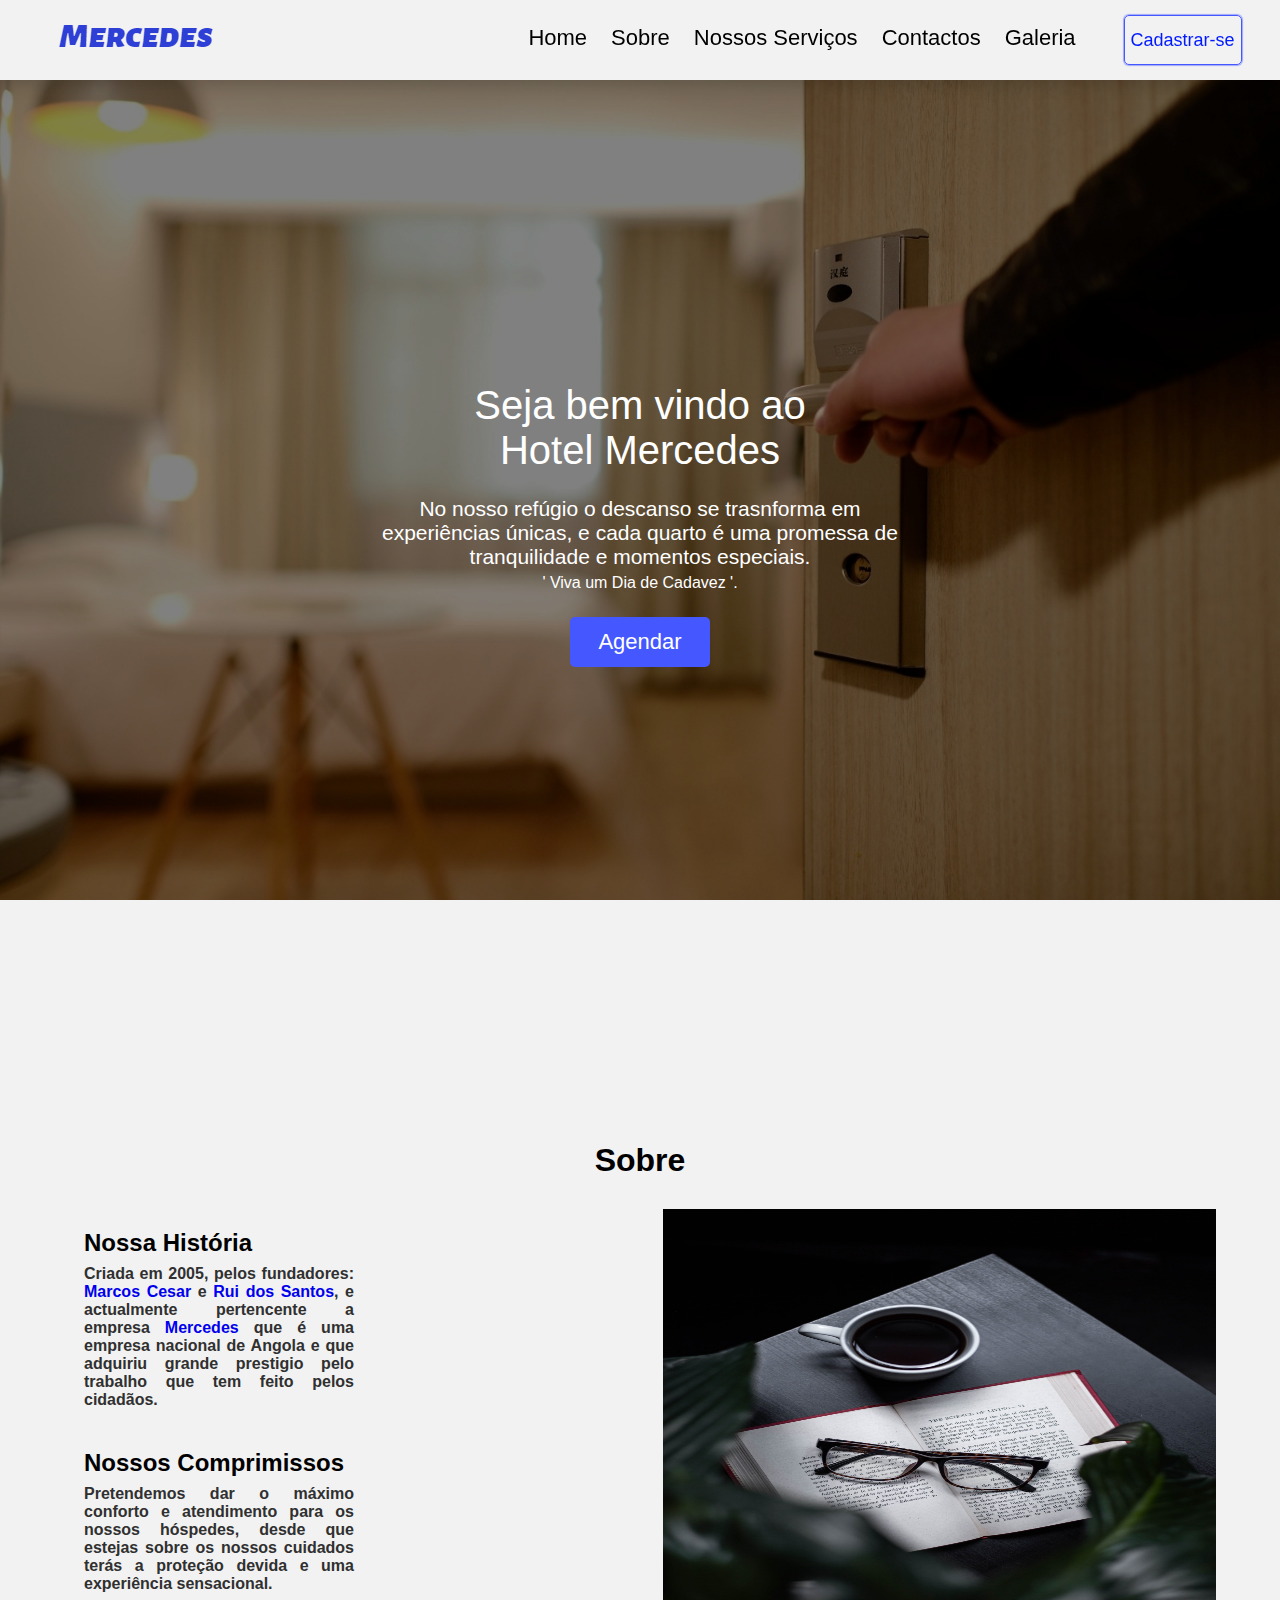
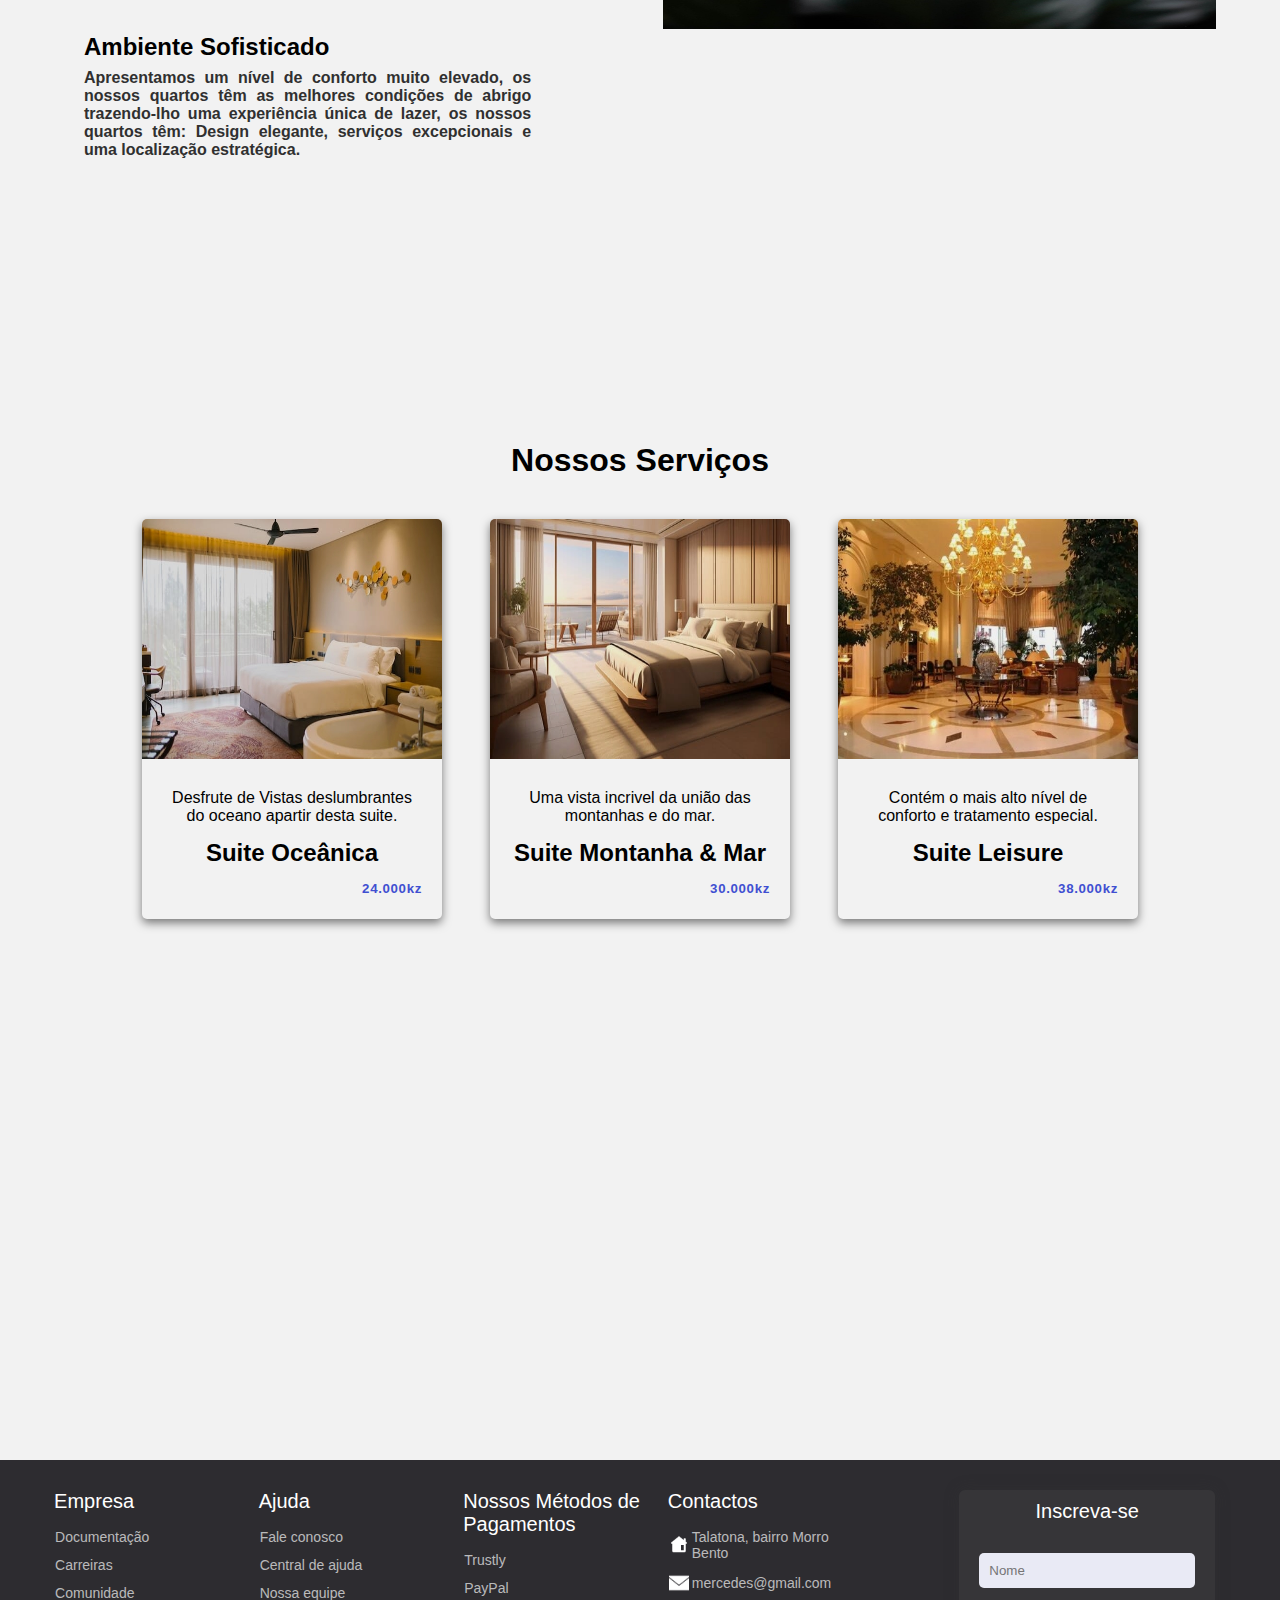
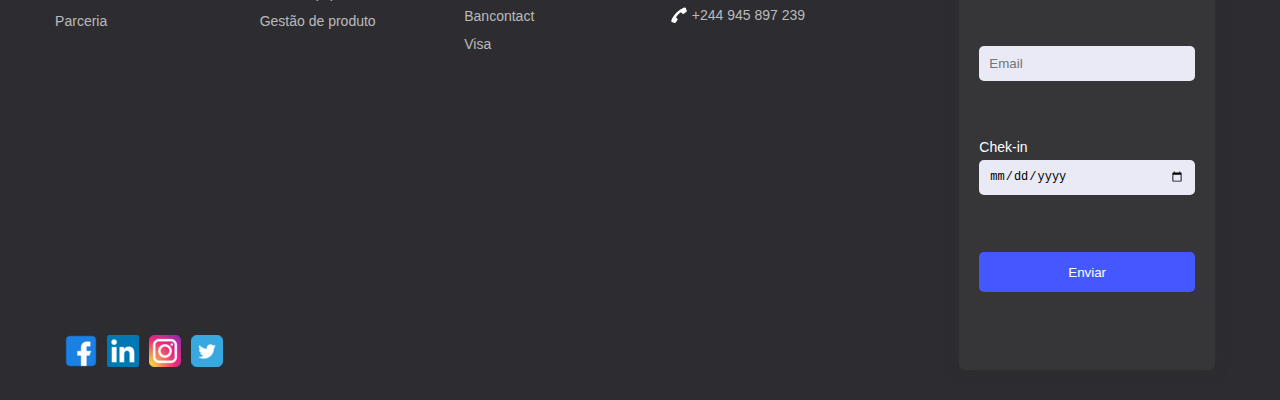
==== index.html @ 2e7bc5d3 "Add files via upload" ====
<!DOCTYPE html>
<html lang="pt-br"> 
<head>
    <meta charset="UTF-8">
    <meta name="viewport" content="width=device-width, initial-scale=1.0">
    <title>Hotel</title>
    <link rel="stylesheet" href="style.css">
</head> 
<body> 
    <header>
        <figure>
            <a href="#home"><img src="imagens/logo.png"></a>
        </figure>
      
       <nav>
            <ul>
                <li><a href="#home">Home</a></li>
                <li><a href="#sobre">Sobre</a></li>
                <li><a href="#servicos">Nossos Serviços</a></li>
                <li><a href="#contactos">Contactos</a></li>      
                <li><a href="galeria.html" target="_self">Galeria</a></li>  
            </ul>
            <div>
                <a href="login.html" target="_self"><input type="submit" value="Cadastrar-se"></a>
            </div>
       </nav>

    </header>

    <section id="home">
        <div>
            <h1>Seja bem vindo ao Hotel Mercedes</h1>
            <p>
                No nosso refúgio o descanso se trasnforma em experiências únicas, e cada quarto é uma promessa de tranquilidade e momentos especiais.
                <br><span>' Viva um Dia de Cadavez '.</span>
            </p>
            
            <a href="#contactos"><button type="button">Agendar</button></a>
        </div>
    </section>

    <section id="sobre">
        <h1>Sobre</h1>
        <div class="container">
            <div class="area texto">
                <span>
                    <h2>Nossa História</h2>
                    <p>
                        Criada em 2005, pelos fundadores: <a href="http://mercedes.google.com" target="_blank">Marcos Cesar</a>
                         e <a href="http://mercedes.google.com" target="_blank">Rui dos Santos</a>, e actualmente pertencente a
                         empresa <a href="http://mercedes.google.com" target="_blank">Mercedes</a>
                       que é uma empresa nacional de Angola e que adquiriu grande prestigio pelo trabalho que tem feito pelos cidadãos.
                    </p>
                </span>
                <span>
                    <h2>Nossos Comprimissos</h2>
                    <p>
                        Pretendemos dar o máximo conforto e atendimento para os nossos hóspedes, desde que estejas sobre os 
                        nossos cuidados terás a proteção devida e uma experiência sensacional.  
                    </p>
                </span>
                <span id="last">
                    <h2>Ambiente Sofisticado</h2>
                    <p>
                        Apresentamos um nível de conforto muito elevado, os nossos quartos têm as melhores condições de abrigo
                        trazendo-lho uma experiência única de lazer, os nossos quartos têm: Design elegante, serviços excepcionais e uma localização estratégica. 
                    <p>
                </span>
            </div>
            <div class="area">
                <img src="imagens/sobre.jpg">
            </div>
        </div>
    </section>

    <section id="servicos">
        <h1>Nossos Serviços</h1>
        <div id="conteiner">
            <div class="album">
                <figure><img src="imagens/f1.jpg"></figure>
                <div>
                    <p>Desfrute de Vistas deslumbrantes do oceano apartir desta suite.</p>
                    <h2>Suite Oceânica</h2>
                    <h5>24.000kz</h5>
                </div>
            </div>
            <div class="album">
                <figure><img src="imagens/f2.jpg"></figure>
                <div>
                    <p>Uma vista incrivel da união das montanhas e do mar.</p>
                    <h2>Suite Montanha & Mar</h2>
                    <h5>30.000kz</h5>
                </div>
            </div>
            <div class="album">
                <figure><img src="imagens/f3.jpg"></figure>
                <div>
                    <p>Contém o mais alto nível de conforto e tratamento especial.</p>
                    <h2>Suite Leisure</h2>
                    <h5>38.000kz</h5>
                </div>
            </div>
        </div>

    </section>

    <section id="contactos">
        <div class="container">
            <div id="area-info"> 
                <div class="info">
                    <h2>Empresa</h2>
                    <ul>
                        <li>Documentação</li>
                        <li>Carreiras</li>
                        <li>Comunidade</li>
                        <li>Parceria</li>
                    </ul>
                </div>
                <div class="info">
                    <h2>Ajuda</h2>
                    <ul>
                        <li>Fale conosco</li>
                        <li>Central de ajuda</li>
                        <li>Nossa equipe</li>
                        <li>Gestão de produto</li>
                    </ul>
                </div>
                <div class="info">
                    <h2>Nossos Métodos de Pagamentos</h2>
                    <ul>
                        <li>Trustly</li>
                        <li>PayPal</li>
                        <li>Bancontact</li>
                        <li>Visa</li>
                    </ul>
                </div>
                <div class="info">
                    <h2>Contactos</h2>
                    <ul>
                        <li><img src="imagens/home.png">Talatona, bairro Morro Bento</li>
                        <li><img src="imagens/email.png">mercedes@gmail.com</li>
                        <li><img src="imagens/tel.png">+244 945 897 239</li>
                    </ul>
                </div>

                <nav>
                    <a href="http://facebook.com" target="_blank"><img src="../imagens/facebook.png"></a>
                    <a href="http://linkedin.com" target="_blank"><img src="../imagens/linkedin.png"></a>
                    <a href="http://instagram.com" target="_blank"><img src="../imagens/intagram.png"></a>
                    <a href="http://twitter.com" target="_blank"><img src="../imagens/twitter.png"></a>
                </nav>
            </div>
            <form action="">
                <fieldset>
                    <legend>Inscreva-se</legend>
                    <input type="text" name="nome" placeholder="Nome">
                    <input type="email" name="email" placeholder="Email">
    
                    <span>
                        <label for="Chek-in">Chek-in</label>
                        <br>
                    <input type="date" name="Chek-in">
                    </span>

                    <input type="submit" value="Enviar">
                </fieldset>
            </form>

        </div>
    </section>
</body>
</html>
---- style.css ----
*{
    margin: 0;
    padding: 0;
    box-sizing: border-box;
}
html { 
    scroll-behavior: smooth;
}
body {
    font-family: sans-serif;
    background: #f2f2f2;
}

/*header-----------------------------------------*/
header {
    width: 100%;
    height: 80px;
    background: #f2f2f2;
    display: flex;
    padding:0 3%;
    justify-content: space-between;
    align-items: center;
    position: fixed;
    left: 0px;
    top: 0;
    box-shadow: 0 5px 15px rgba(0, 0, 0, 0.15);
    z-index: 2;
}
header figure a, header figure {
    display: flex;
    height: 100%;
    align-items: center;
    justify-content: center;
    cursor: pointer;
} 
header figure a img:hover,
header figure img:hover 
{
    transition: .1s;
    transform: scale(1.01);
}
header nav {
    display: flex;  
    gap: 3rem;
    align-items: center;
}
header nav ul {
    display: flex;
    gap: 1.5rem;
    list-style: none;
}
header nav ul li {
    cursor: pointer;    
    display: flex;
}

header nav ul a {
    font-size: 22px;
    text-decoration: none;
    color:black;
    border-bottom: 4px solid transparent;
    transition: .5s;
    padding: 10px 0;
}
header nav ul a:hover {
    color:#001aff;
    border-color: #4558ff;
}
header nav ul a:active {
    color:#001affa1;
    border-color: #4558ffb2;
}
header a input {
    width: 118px;
    height: 50px;
    border-radius: 5px;
    border: 1px solid #4558ff;
    box-shadow: 0 0 1px 1px #4558ff78;
    color: #001aff;
    font-size: 18px;
    cursor: pointer;
    transition: .5s;
    background: transparent;
}
header a input:hover {
    background: #4558ff;
    color: white;
}
nav div {
    border-radius: 5px;
} 



/*Main ---------------------------------*/

#sobre, #servicos, #contactos {
    width: 100%;
    height: 100vh;
    display: flex;
    flex-direction: column;
    justify-content: center;
    align-items: center;
    padding-top: 70px;
}
#sobre h1, #servicos h1, #contactos h1 {
    font-size: 32px;
    margin-bottom: 30px;
}

/*home----------------------------------*/
#home {
    width: 100%;
    height: 100vh;
    display: flex;
    background: url(../imagens/fundo.png);
    background-repeat: no-repeat;
    background-position: center;
    background-size: 100% 100%;
    justify-content: center;
    align-items: center;
    padding-top: 150px;
    color: white;
}

#home div {
    display: flex;
    flex-direction: column;
    align-items: center;
    gap: 1.5rem;
}
#home div h1{
    font-size: 40px;
    width: 380px;
    font-weight: 500;
    text-align: center;

}
#home div p {
    text-align: center;
    font-size: 21px;
    width: 520px;
    font-weight: 500;
    text-align: center;
}
#home div p span {
    font-size: 16px;
}
#home div a {
    text-decoration: none;
}

#home a button {
    width: 140px;
    height: 50px;
    border-radius: 5px;
    color: white;
    font-size: 22px;
    cursor: pointer;
    transition: .3s;
    border: none;
    background: #4558ff;
}
#home a button:hover {
    background: rgb(64, 79, 209);
    color: white;
}
#home a button:active {
    background: #32397ed7;
}
/*sobre -------------------------------------------------*/

#sobre .container {
    width: 90%;
    height: 420px;
    display: flex;   
}
#sobre .area {
    width: 48%;
    height: 100%;
    display: flex;
    flex-flow: row wrap;
}
#sobre .texto {
    gap: 2.5rem;  
    width: 52%;
    padding: 20px;
}
#sobre .texto span{
    width: 270px;
}
#sobre .texto p {
    margin-top: 8px;
    color: rgb(48, 48, 48);
    font-size: 16px;
    font-weight: 780;
    text-align: justify;
}
#sobre .texto #last{
    width: 80%;
}
#sobre .area img {
    width: 100%;
    height: 100%;
}
#sobre .texto a {
    text-decoration: none;
}

/*serviços---------------------------------------*/



#servicos #conteiner, .galeria #conteiner {
    display: flex;
    justify-content: center;
    flex-flow: row wrap;
    gap: 3rem;
    padding: 10px;    
    text-align: center;
}
#servicos .album, .galeria .album {
    width: 300px;
    height: 400px;
    box-shadow: 0 4px 10px rgba(0, 0, 0, 0.5);
    border-radius: 5px;
    position: relative;
    transition: .5s;
}
#servicos .album:hover, .galeria .album:hover {
    transform: scale(1.03);
}
#servicos .album img, .galeria .album img {
    width: 100%;
    height: 240px;
    border-top-left-radius: 5px;
    border-top-right-radius: 5px;
}
#servicos .album div, .galeria .album div{
    padding: 20px;
    display: flex;
    height: 40%;
    flex-direction: column;
    justify-content: space-around;
}
#servicos .album h5, .galeria .album h5 {
    text-align: end;
    color:rgb(64, 79, 209);
    font-weight: 800;
    letter-spacing: .05em;
}
/*contactos footer------------------------------------*/
#contactos {
    position: relative;
    bottom: 0;
}
#contactos .container {
    width: 100%;
    position: absolute;
    display: flex;
    justify-content: center;
    padding: 30px 50px;
    height: 60%;
    background: #2d2c30;
    justify-content: space-around;
    bottom: 0;
    color: white;
    gap: 2rem;
}

#contactos .container #area-info {
    display: flex;
    width: 80%;
    height: 100%;
    align-content: space-between; 
    flex-flow: row wrap; 
}

#contactos .container .info {
    width: 24%;
    margin: 0 auto;
    padding-bottom: 20px;    
}
#contactos .container .info h2 {
    margin-bottom: 15px;
    font-size: 20px;
    font-weight: 500;
}

#contactos .container .info ul {
    list-style: none;
}
#contactos .container .info ul li{
    margin: 10px 0;
    color: #f2f2f2b9;
    font-size: 14px;
    display: flex;
    padding: 1px;
    align-items: center;
    cursor: pointer;
} 
#contactos .container .info img {
    width: 20px;
    height: 20px;
    margin-right: 3px;
}
#contactos .container .info ul li:hover {
    color: #f2f2f2;
}


#contactos .container form {
    width: 25%;
    margin-left: 5%;
    height: 100%;
    margin-right: 15px;
    background: #363538;
    border-radius: 6px;
    box-shadow: 0 0 15px rgba(49, 49, 49, 0.3);
}
#contactos .container form legend {
    font-size: 20px;
    text-align: center;
    padding: 10px;
    color: white;
    border-radius: 5px;
}
#contactos .container  form fieldset{
    width: 100%;
    height: 100%;
    display: flex;
    flex-flow: row wrap;
    border: none;
    color: black;
    padding: 20px;
    border-radius: 5px;
    justify-content: space-between;
}
#contactos .container form input {
    border-radius: 5px;
    border: none;
    width: 100%;
    background: rgba(243, 244, 255, 0.949);
    height: 35px;
    padding: 0 10px;
    outline: none;
}
#contactos .container form span {
    width: 100%;
    color: white;
    font-size: 14px;
}
#contactos .container form input[type="date"] {
    width: 100%;
    margin-top: 5px;
    font-size: 12px;
}
#contactos .container form input[type="submit"] {
    width: 100%;
    height: 40px;
    border: none;
    border-radius: 5px;
    color: white;
    cursor: pointer;
    background: #4558ff;
    transition: .5s;
}
#contactos .container form input[type="submit"]:hover {
    background: #4450bd;
}
#contactos .container form input[type="submit"]:active {
    background: #3d468f;
    transition: .3s;
}


#contactos .container nav {
    display: flex;
    height: 35px;
    margin-left: 15px;
}
#contactos .container nav a {
    width: 32px;
    height: 32px;
    transition: .2s;
    margin-right: 10px;
}
#contactos .container nav a img {
    width: 100%;
    height: 100%;
}
#contactos .container nav a:hover {
    transform: scale(1.05);
}
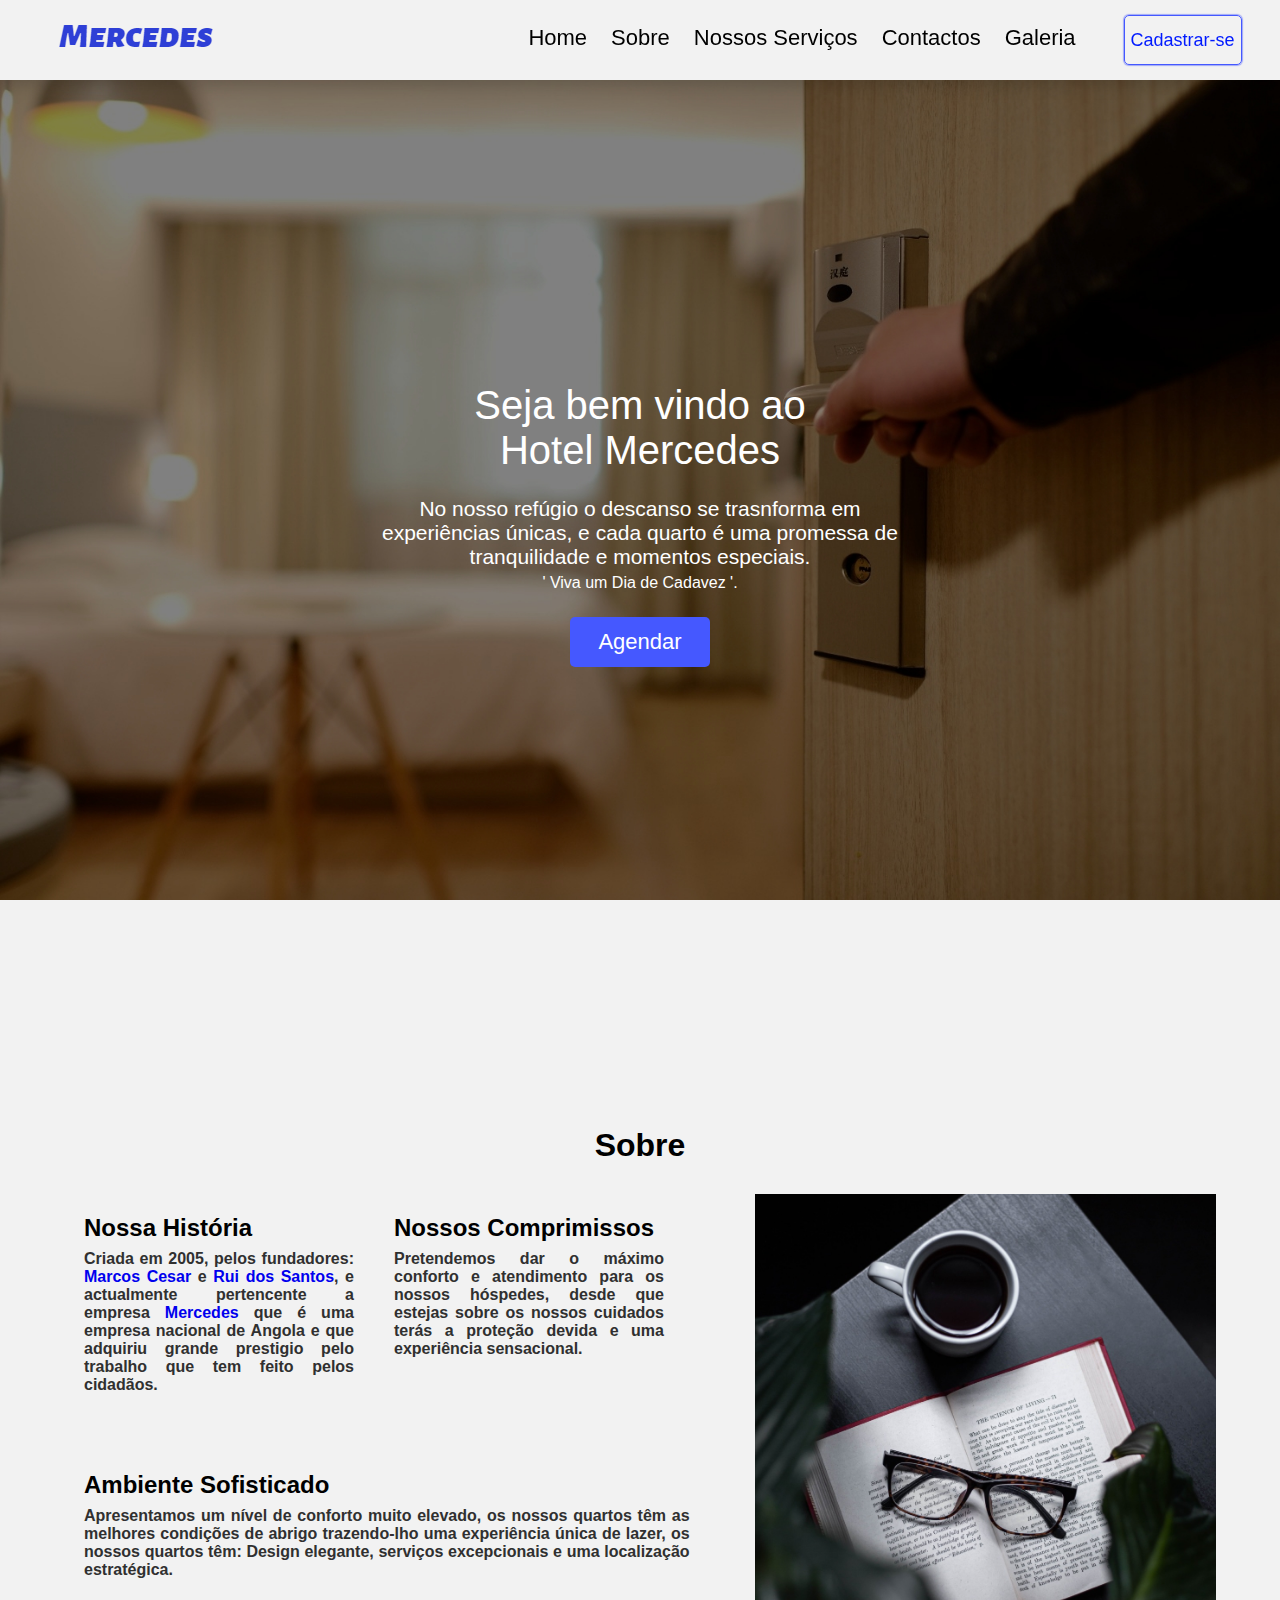
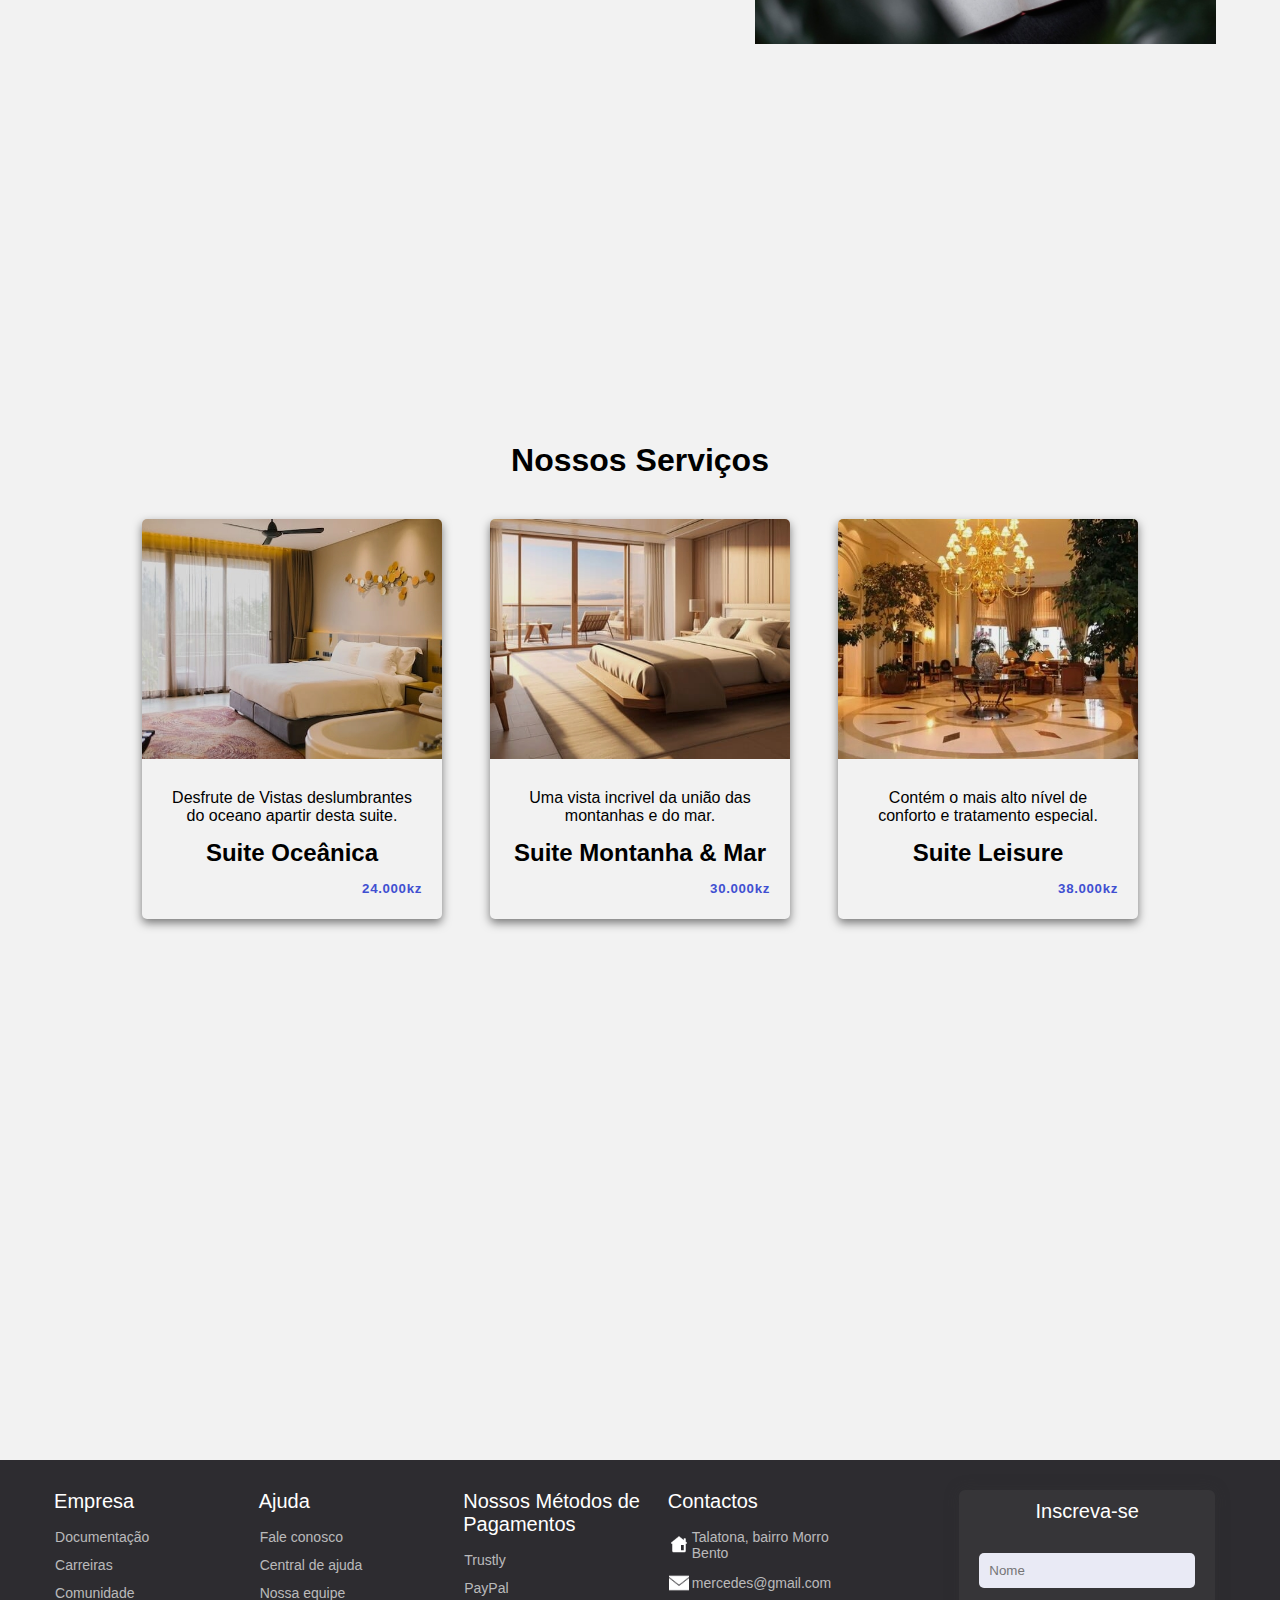
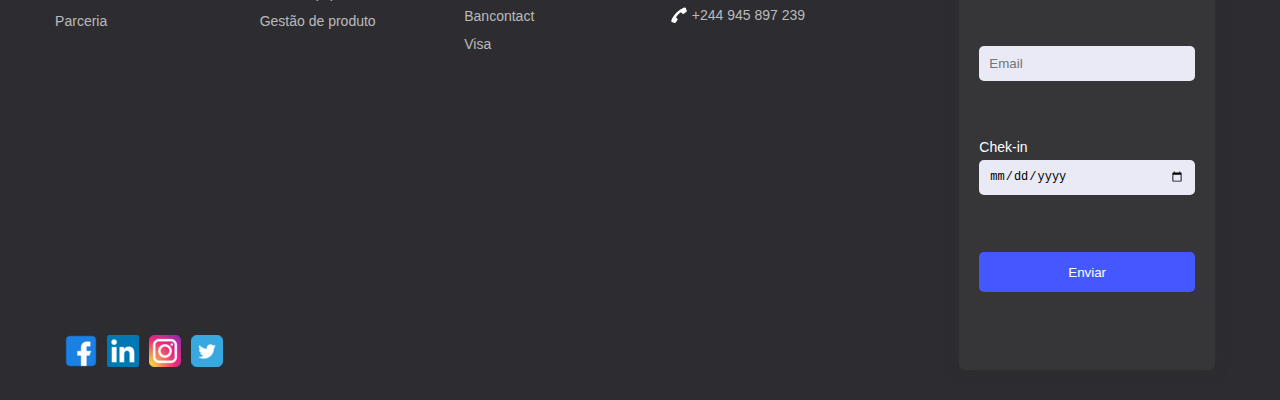
==== commit 36e2f4a3: "Add files via upload" ====
--- a/index.html
+++ b/index.html
@@ -10,18 +10,20 @@
     <header>
         <figure>
             <a href="#home"><img src="imagens/logo.png"></a>
+            <div onclick="abrir()" class="oculto" id="abrir"><img src="imagens/menu.png" alt=""></div>        
         </figure>
       
-       <nav>
-            <ul>
-                <li><a href="#home">Home</a></li>
+       <nav id="menu" onclick="voltar()">
+            <ul onclick="voltar()">
+                <li><a href="#home">Home</a></li> 
                 <li><a href="#sobre">Sobre</a></li>
                 <li><a href="#servicos">Nossos Serviços</a></li>
                 <li><a href="#contactos">Contactos</a></li>      
                 <li><a href="galeria.html" target="_self">Galeria</a></li>  
             </ul>
-            <div>
+            <div id="topo">
                 <a href="login.html" target="_self"><input type="submit" value="Cadastrar-se"></a>
+                <div class="oculto"><img src="imagens/fechar.png"></div>             
             </div>
        </nav>
 
@@ -144,10 +146,10 @@
                 </div>
 
                 <nav>
-                    <a href="http://facebook.com" target="_blank"><img src="../imagens/facebook.png"></a>
-                    <a href="http://linkedin.com" target="_blank"><img src="../imagens/linkedin.png"></a>
-                    <a href="http://instagram.com" target="_blank"><img src="../imagens/intagram.png"></a>
-                    <a href="http://twitter.com" target="_blank"><img src="../imagens/twitter.png"></a>
+                    <a href="http://facebook.com" target="_blank"><img src="imagens/facebook.png"></a>
+                    <a href="http://linkedin.com" target="_blank"><img src="imagens/linkedin.png"></a>
+                    <a href="http://instagram.com" target="_blank"><img src="imagens/intagram.png"></a>
+                    <a href="http://twitter.com" target="_blank"><img src="imagens/twitter.png"></a>
                 </nav>
             </div>
             <form action="">
@@ -168,5 +170,13 @@
 
         </div>
     </section>
+
+
+
+    <script src="main.js">
+
+    </script>
+
+
 </body>
 </html>--- a/style.css
+++ b/style.css
@@ -2,6 +2,10 @@
     margin: 0;
     padding: 0;
     box-sizing: border-box;
+}
+img {
+    object-fit: cover;
+    object-position: center;
 }
 html { 
     scroll-behavior: smooth;
@@ -25,6 +29,9 @@
     top: 0;
     box-shadow: 0 5px 15px rgba(0, 0, 0, 0.15);
     z-index: 2;
+}
+.oculto {
+    display: none;
 }
 header figure a, header figure {
     display: flex;
@@ -88,6 +95,7 @@
 }
 nav div {
     border-radius: 5px;
+    
 } 
 
 
@@ -113,7 +121,7 @@
     width: 100%;
     height: 100vh;
     display: flex;
-    background: url(../imagens/fundo.png);
+    background: url(imagens/fundo.png);
     background-repeat: no-repeat;
     background-position: center;
     background-size: 100% 100%;
@@ -393,3 +401,327 @@
     transform: scale(1.05);
 }
 
+
+
+
+
+
+
+
+
+
+
+
+
+/*************************************************************************************************************************/
+
+@media screen and (min-width: 1050px) {
+
+    /*sobre -------------------------------------------------*/
+
+    #sobre .container {
+        height: 450px; 
+    }
+    #sobre .area {
+        width: 40%;
+    }
+    #sobre .texto {
+        width: 60%;
+    }
+
+    #sobre .texto #last{
+        width: 93%;
+    }
+
+}
+
+
+
+
+
+
+
+
+
+
+
+
+
+
+
+
+
+
+
+
+
+
+
+
+
+
+
+/*************************************************************************************************************************/
+
+@media screen and (max-width: 1050px) {
+
+    /*header-----------------------------------------*/
+    header {
+        height: 80px;
+        padding: 0 10px;
+        box-shadow: 0 5px 10px rgba(0, 0, 0, 0.1);
+    }
+    header figure a img {
+        width: 130px;
+    } 
+    header figure a img:hover,
+    header figure img:hover 
+    {
+        transition: .1s;
+        transform: scale(1.01);
+    }
+    header figure {
+        display: flex;
+        width: 100%;
+        justify-content: space-between;
+        padding: 0 2%;
+    }
+    header figure #abrir {
+        height: 100%;
+        display: flex;
+        align-items: center;
+        justify-content: center;
+    }
+    header figure #abrir img {
+        width: 30px;
+        height: 25px;
+        transition: .3s;
+    }
+    header figure #abrir img:hover {
+        transform: scale(1.09);
+    }
+    header nav {
+        background-color: #ccc;
+        position: absolute;
+        left: 0;
+        top: 0;
+        height: 100vh;
+        width: 0;
+        overflow: hidden;align-items: center;
+        justify-content: center;
+        flex-direction: column;
+    }
+    header nav ul {
+        flex-direction: column;
+        width: 80%;
+        gap: 1.4px;
+        align-items: center;
+    }
+
+    header nav ul a {
+        font-size: 18px;
+        text-align: center;
+        width: 300px;
+        text-decoration: none;
+        color: black;
+        border-bottom: 4px solid transparent;
+        transition: .5s;
+        padding: 10px 0;
+        transition: .3s;
+        border-radius: 5px;
+    }
+    header nav ul a:hover {
+        color:white;
+        border-color: transparent;
+        background: rgba(44, 44, 44, 0.26);
+    }
+    header nav ul a:active {
+        color:white;
+        border-color: transparent;
+    }
+    header nav #topo {
+        position: absolute;
+        top: 4%;
+        left: 0;
+        width: 100%;
+        display: flex;
+        padding: 0 4%;
+        align-items: center;
+        cursor: pointer;
+        justify-content: space-between;
+    }
+    header nav #topo img {
+        width: 25px;
+        height: 25px;
+    }
+    header nav #topo img:hover {
+        transform: scale(1.08);
+    }
+    .oculto {
+        display: flex;
+    }
+    
+    /*Main ---------------------------------*/
+    #sobre, #servicos, #contactos {
+        width: 100%;
+        min-height: 110vh;
+        display: flex;
+        justify-content: start;
+        align-items: center;
+        padding-top: 90px;
+    }
+    #sobre h1, #servicos h1, #contactos h1 {
+        font-size: 30px;     
+    }
+    
+    /*home----------------------------------*/
+
+    
+    #home div h1{
+        font-size: 30px;
+        width: 70%;
+    }
+    #home div p {
+        font-size: 17px;
+        width: 80%;
+        font-weight: 450;
+    }
+    #home div p span {
+        font-size: 18px;
+    }
+    #home a button {
+        width: 110px;
+        font-size: 18px;
+    }
+
+    /*sobre -------------------------------------------------*/
+    #sobre .container {
+        width: 100%;
+        display: flex;  
+        flex-direction: column; 
+    }
+    #sobre .container h1 {
+        margin-bottom: 0;
+    }
+    #sobre .area {
+        width: 100%;
+        display: flex;
+        flex-flow: row wrap;
+        justify-content: center;
+        align-items: center;  
+    }
+    #sobre .texto {
+        gap: 1rem; 
+    }
+    #sobre .texto span{
+        width: 45%; 
+    }
+    #sobre .texto {
+        font-size: 14px;
+    }
+    #sobre .texto p {
+        font-size: 14px;
+        font-weight: 400;
+    }
+    #sobre .texto #last{
+        width: 95%;
+    }
+    #sobre .area img {
+        width: 100%;
+        display: flex;
+        height: 200px;
+    }
+    /*serviços---------------------------------------*/
+    
+    #servicos {
+        height: 180vh;
+    }
+    
+    #servicos #conteiner, .galeria #conteiner {
+        gap: 2rem;
+        padding: 5px;    
+    }
+    #servicos h1 {
+        margin-bottom: 40px;
+    }
+    #servicos .album, .galeria .album {
+        width: 250px;
+        height: 350px;
+        box-shadow: 0 4px 10px rgba(0, 0, 0, 0.5);
+        border-radius: 5px;
+        position: relative;
+        transition: .5s;
+    }
+
+    #servicos .album img, .galeria .album img {
+        width: 100%;
+        height: 210px;
+        border-top-left-radius: 5px;
+        border-top-right-radius: 5px;
+    }
+
+    #servicos .album p, .galeria .album p {
+        font-size: 13px;
+    }
+    #servicos .album h2, .galeria .album h2 {
+        margin-top: 10px;
+        margin-bottom: 10px;
+        font-size: 18px;
+    }
+    #servicos .album h5, .galeria .album h5 {
+        font-weight: 400;
+        font-size: 12px;
+        letter-spacing: .05em;
+    }
+    /*contactos footer------------------------------------*/
+
+    #contactos .container {
+        padding: 30px 10px;
+        gap: 2rem;
+    }
+    
+    #contactos .container #area-info {
+        display: flex;
+        width: 100%;
+        height: 100%;
+        flex-flow: row wrap; 
+    }
+    
+    #contactos .container .info {
+        padding-bottom: 10px;    
+        width: 30%;
+    }
+    #contactos .container .info h2 {
+        font-size: 18px;
+        font-weight: 500;
+    }
+    
+    #contactos .container .info ul li{
+        font-size: 13px;
+    } 
+    #contactos .container .info img {
+        margin-right: 8px;
+    }
+
+    #contactos .container nav {
+        width: 65%;
+        height: 153px;
+        margin-left: 5px;
+        align-items: flex-end;
+        justify-content: end;
+    }
+    #contactos .container nav a {
+        transition: .2s;
+        margin-right: 0;
+        margin-left: 8px;
+        margin-bottom: 15px;
+    }
+    #contactos .container nav a:hover {
+        transform: scale(1.07);
+    }
+    
+    
+    #contactos .container form {
+        display: none;
+    }
+}